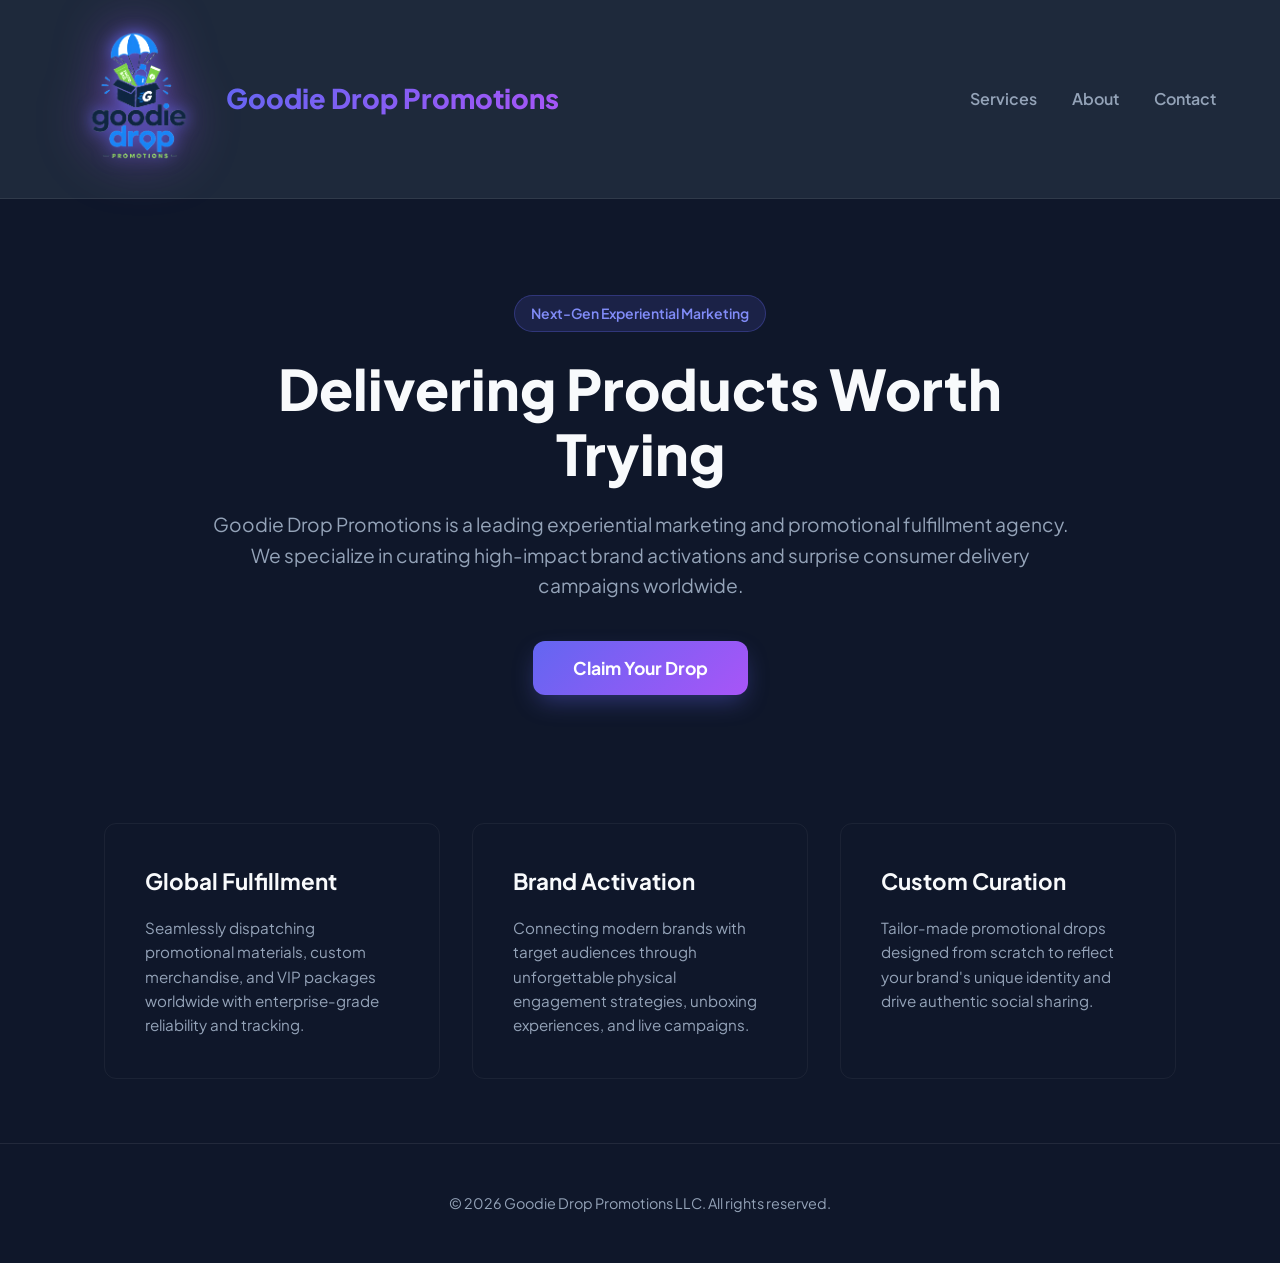
==== index.html @ d6d55759 "Update index.html" ====
<!DOCTYPE html>
<html lang="en">
<head>
  <meta charset="UTF-8" />
  <meta name="viewport" content="width=device-width, initial-scale=1.0" />
  
  <meta name="google-site-verification" content="google5962b97441a68f1b.html" />
  
  <title>Goodie Drop Promotions | Experiential Marketing & Fulfillment</title>
  <link rel="preconnect" href="https://fonts.googleapis.com">
  <link rel="preconnect" href="https://fonts.gstatic.com" crossorigin>
  <link href="https://fonts.googleapis.com/css2?family=Plus+Jakarta+Sans:wght@400;600;700;800&display=swap" rel="stylesheet">
  <style>
    :root {
      --primary: #6366f1;
      --primary-hover: #4f46e5;
      --bg-dark: #0f172a; /* Main body dark background */
      --bg-header: #1e293b; /* Lighter shade for header */
      --text-main: #f8fafc;
      --text-muted: #94a3b8;
      --accent: #f43f5e;
      --radius: 12px;
    }

    * {
      box-sizing: border-box;
      margin: 0;
      padding: 0;
      font-family: 'Plus Jakarta Sans', sans-serif;
    }

    body {
      background-color: var(--bg-dark);
      color: var(--text-main);
      line-height: 1.6;
    }

    header {
      display: flex;
      justify-content: space-between;
      align-items: center;
      padding: 1.5rem 5%;
      border-bottom: 1px solid rgba(255,255,255,0.08);
      position: sticky;
      top: 0;
      background: var(--bg-header);
      backdrop-filter: blur(10px);
      z-index: 100;
    }

    .logo {
  height: 150px;
  width: auto;
  filter: brightness(1.1) 
          drop-shadow(0 0 8px rgba(99, 102, 241, 0.9)) 
          drop-shadow(0 0 25px rgba(168, 85, 247, 0.6));
}
    
    .logo-container {
  display: flex;
  align-items: center;
  gap: 0.75rem; 
}

    .logo-text {
  font-size: 1.7rem;
  font-weight: 800;
  background: linear-gradient(135deg, var(--primary), #a855f7);
  -webkit-background-clip: text;
  -webkit-text-fill-color: transparent;
}

    nav a {
      color: var(--text-muted);
      text-decoration: none;
      margin-left: 2rem;
      font-weight: 600;
      transition: color 0.2s;
    }

    nav a:hover {
      color: var(--text-main);
    }

    .hero {
      text-align: center;
      padding: 6rem 1rem 4rem;
      max-width: 900px;
      margin: 0 auto;
    }

    .badge {
      display: inline-block;
      background: rgba(99, 102, 241, 0.15);
      color: #818cf8;
      padding: 0.4rem 1rem;
      border-radius: 20px;
      font-size: 0.875rem;
      font-weight: 600;
      margin-bottom: 1.5rem;
      border: 1px solid rgba(99, 102, 241, 0.3);
    }

    .hero h1 {
      font-size: 3.5rem;
      line-height: 1.15;
      font-weight: 800;
      margin-bottom: 1.5rem;
    }

    .hero p {
      font-size: 1.2rem;
      color: var(--text-muted);
      margin-bottom: 2.5rem;
    }

    .cta-btn {
      background: linear-gradient(135deg, var(--primary), #a855f7);
      color: #fff;
      padding: 1rem 2.5rem;
      border-radius: var(--radius);
      text-decoration: none;
      font-weight: 700;
      font-size: 1.1rem;
      border: none;
      cursor: pointer;
      box-shadow: 0 10px 25px -5px rgba(99, 102, 241, 0.4);
      transition: transform 0.2s, box-shadow 0.2s;
    }

    .cta-btn:hover {
      transform: translateY(-2px);
      box-shadow: 0 15px 30px -5px rgba(99, 102, 241, 0.6);
    }

    .services {
      display: grid;
      grid-template-columns: repeat(auto-fit, minmax(280px, 1fr));
      gap: 2rem;
      padding: 4rem 5%;
      max-width: 1200px;
      margin: 0 auto;
    }

    .card {
      background: var(--bg-card);
      padding: 2.5rem;
      border-radius: var(--radius);
      border: 1px solid rgba(255,255,255,0.05);
      transition: border-color 0.2s, transform 0.2s;
    }

    .card:hover {
      border-color: rgba(99, 102, 241, 0.4);
      transform: translateY(-4px);
    }

    .card h3 {
      font-size: 1.4rem;
      margin-bottom: 1rem;
    }

    .card p {
      color: var(--text-muted);
      font-size: 0.95rem;
    }

    footer {
      text-align: center;
      padding: 3rem 1rem;
      color: var(--text-muted);
      border-top: 1px solid rgba(255,255,255,0.08);
      font-size: 0.9rem;
    }
  </style>
</head>
<body>

  <header>
  <div class="logo-container">
    <img src="IMG_0367.PNG" alt="Goodie Drop Promotions" class="logo">
    <span class="logo-text">Goodie Drop Promotions</span>
  </div>
  <nav>
    <a href="#services">Services</a>
    <a href="#about">About</a>
    <a href="#contact">Contact</a>
   </nav>
  </header>

  <main>
    <section class="hero">
      <span class="badge">Next-Gen Experiential Marketing</span>
      <h1>Delivering Products Worth Trying</h1>
      <p>Goodie Drop Promotions is a leading experiential marketing and promotional fulfillment agency. We specialize in curating high-impact brand activations and surprise consumer delivery campaigns worldwide.</p>
      <button class="cta-btn" onclick="alert('DNS Server Failure. This Website Is Currently Unavailable.')">Claim Your Drop</button>
    </section>

    <section class="services" id="services">
      <div class="card">
        <h3>Global Fulfillment</h3>
        <p>Seamlessly dispatching promotional materials, custom merchandise, and VIP packages worldwide with enterprise-grade reliability and tracking.</p>
      </div>
      <div class="card">
        <h3>Brand Activation</h3>
        <p>Connecting modern brands with target audiences through unforgettable physical engagement strategies, unboxing experiences, and live campaigns.</p>
      </div>
      <div class="card">
        <h3>Custom Curation</h3>
        <p>Tailor-made promotional drops designed from scratch to reflect your brand's unique identity and drive authentic social sharing.</p>
      </div>
    </section>
  </main>

  <footer>
    <p>&copy; 2026 Goodie Drop Promotions LLC. All rights reserved.</p>
  </footer>

</body>
</html>
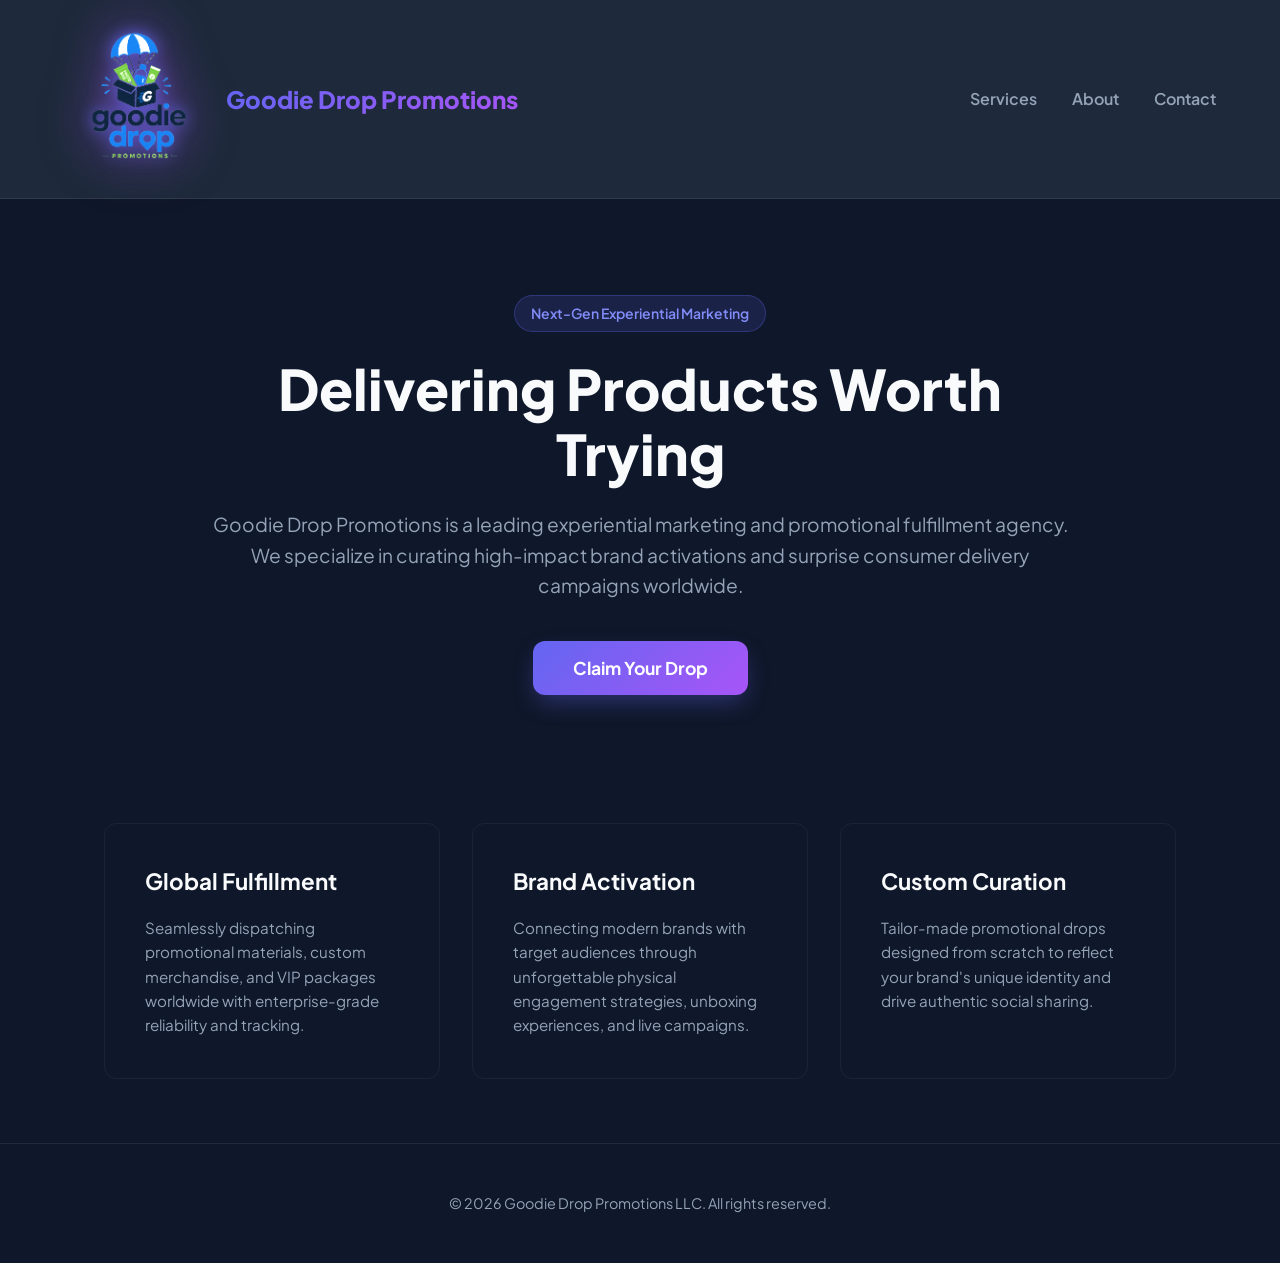
==== commit 060af01a: "Update index.html" ====
--- a/index.html
+++ b/index.html
@@ -63,7 +63,7 @@
 }
 
     .logo-text {
-  font-size: 1.7rem;
+  font-size: 1.5rem;
   font-weight: 800;
   background: linear-gradient(135deg, var(--primary), #a855f7);
   -webkit-background-clip: text;
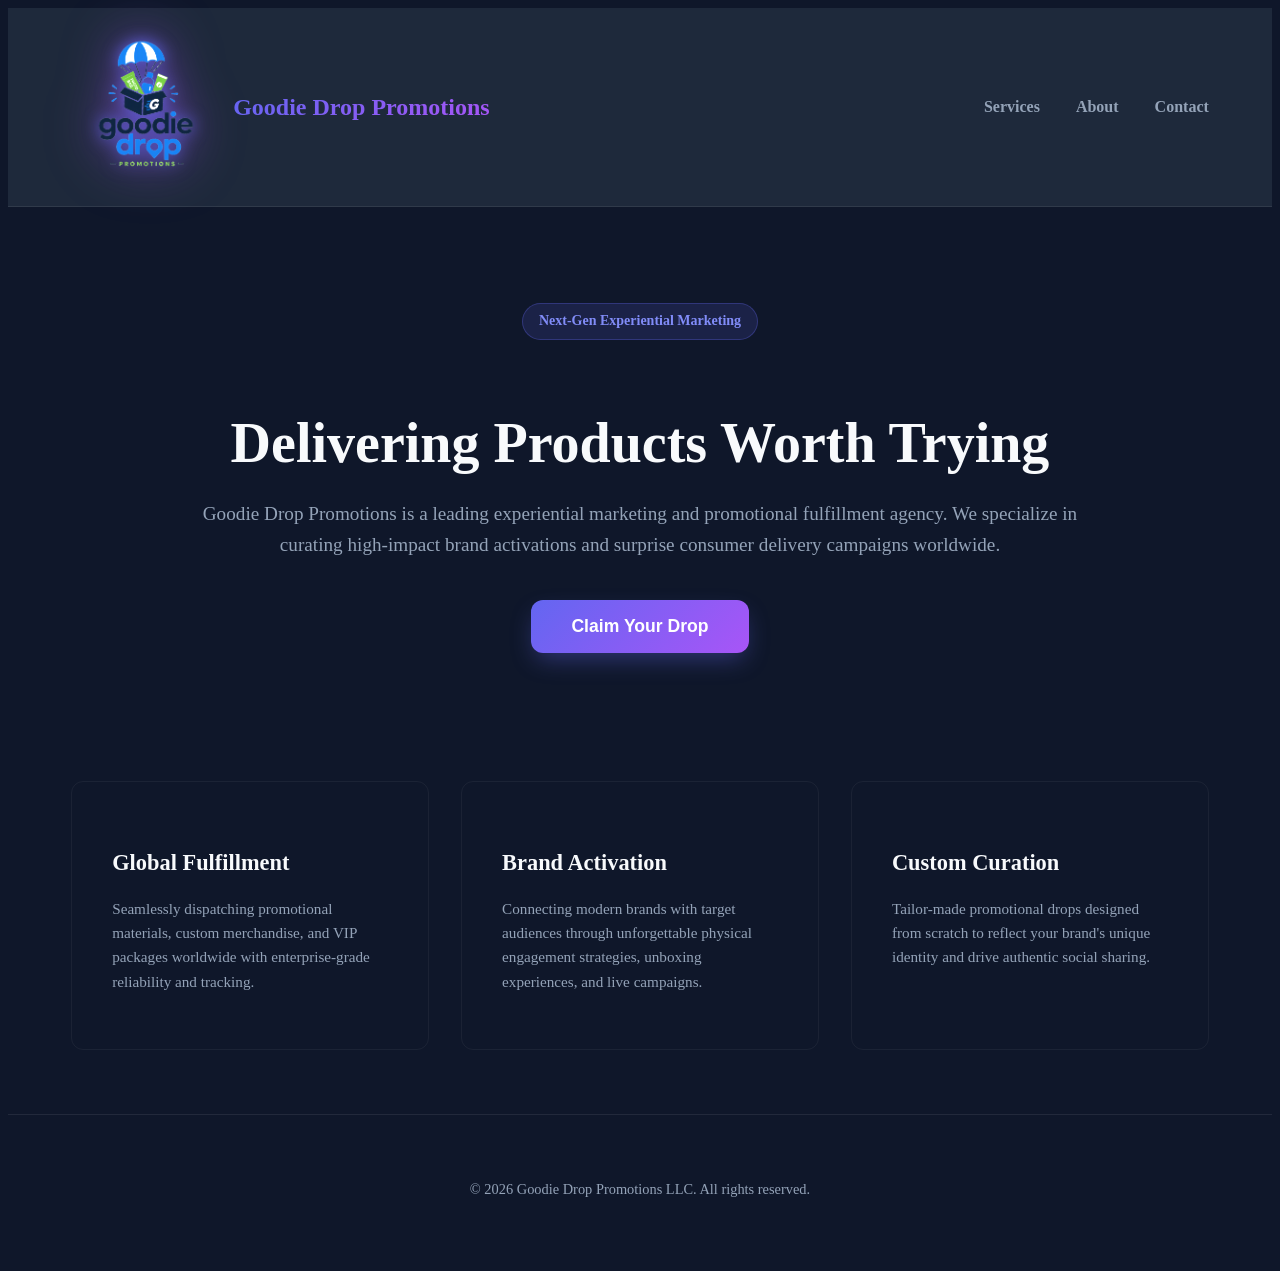
==== commit 7e58e4cb: "Update index.html" ====
--- a/index.html
+++ b/index.html
@@ -22,7 +22,7 @@
       --radius: 12px;
     }
 
-    * {
+     {
       box-sizing: border-box;
       margin: 0;
       padding: 0;
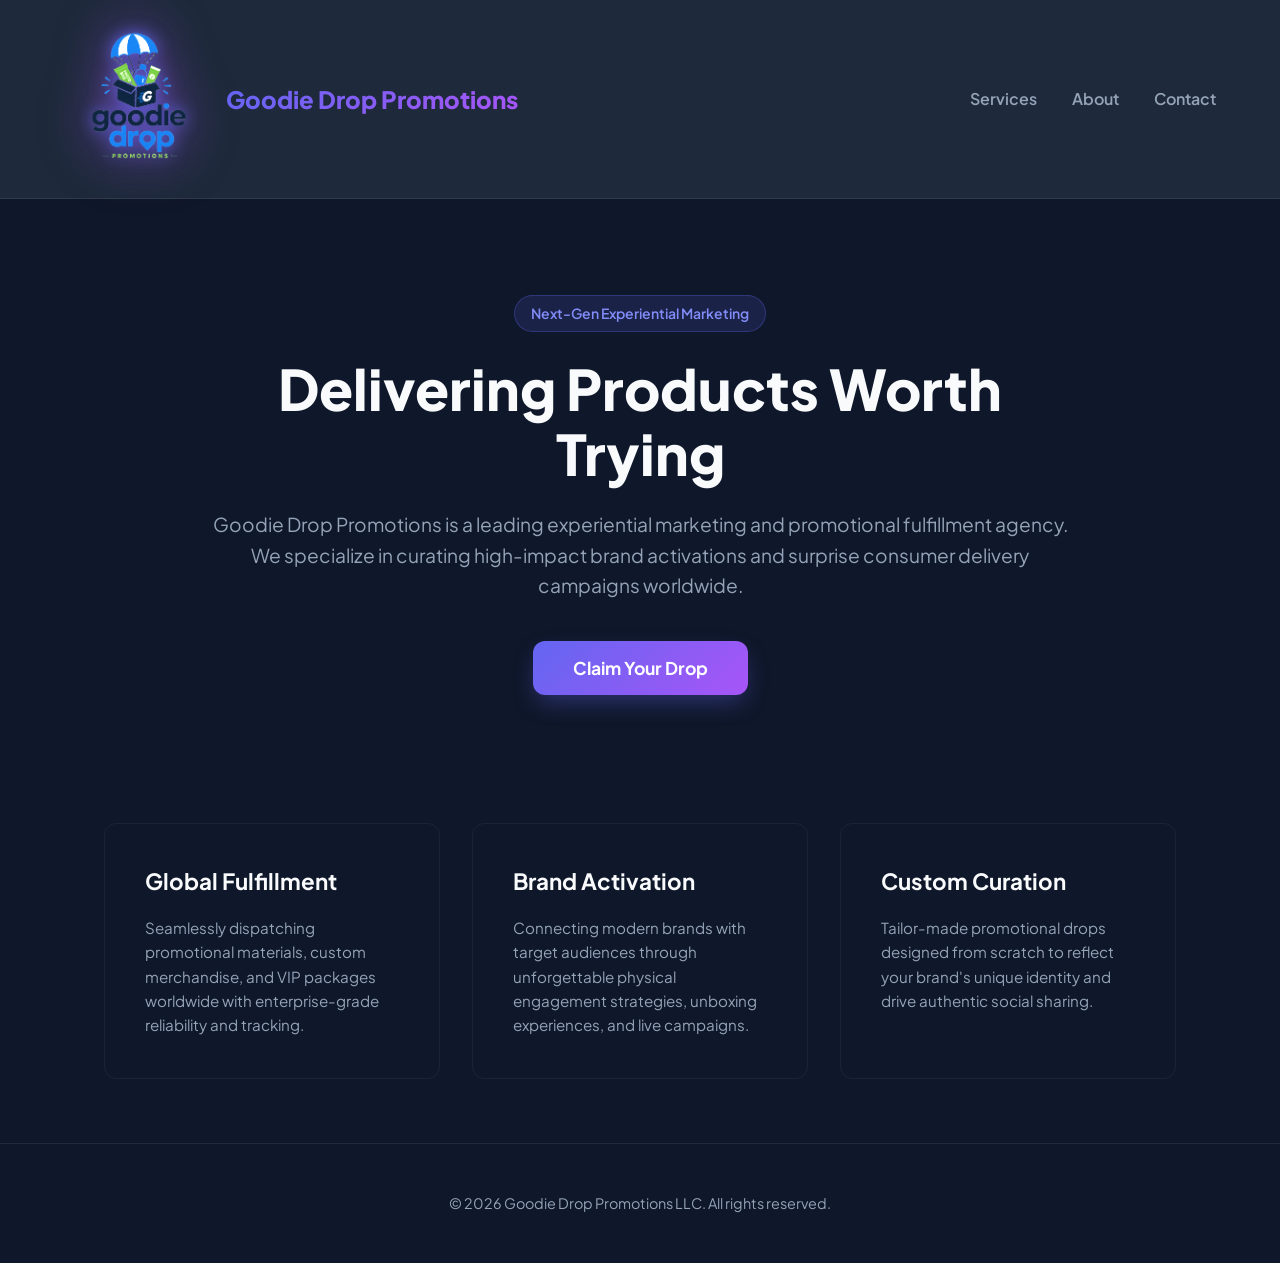
==== commit f2daeba2: "Update index.html" ====
--- a/index.html
+++ b/index.html
@@ -22,7 +22,7 @@
       --radius: 12px;
     }
 
-     {
+    * {
       box-sizing: border-box;
       margin: 0;
       padding: 0;
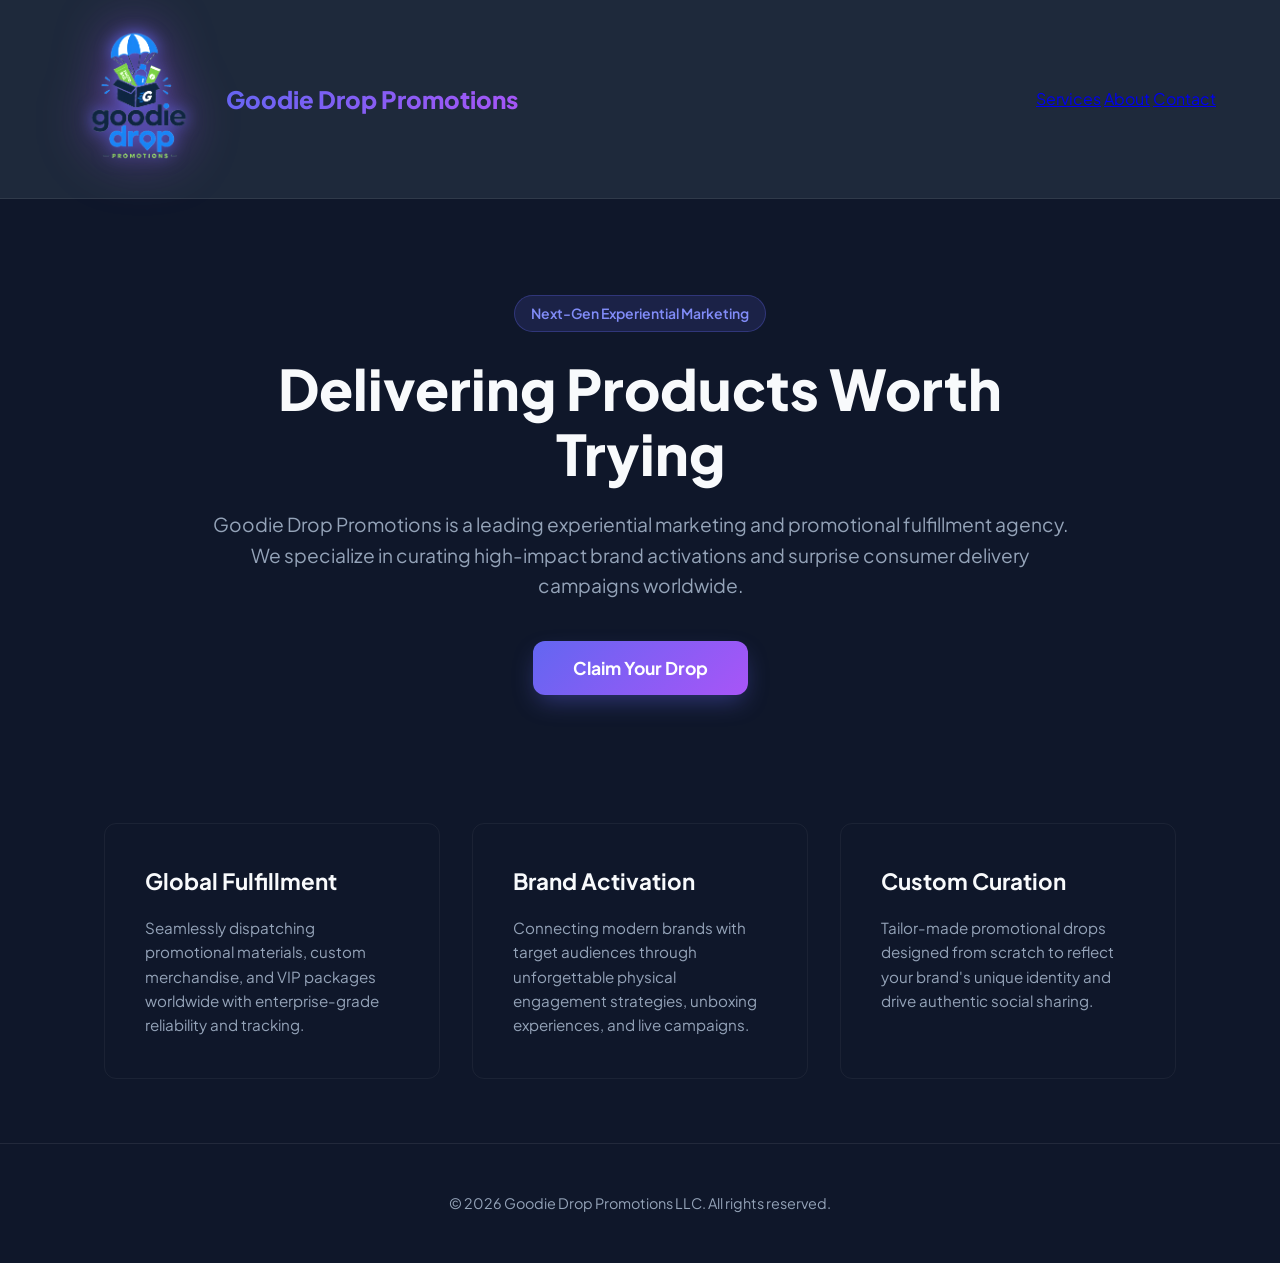
==== commit b9b0d42b: "Update index.html" ====
--- a/index.html
+++ b/index.html
@@ -71,16 +71,13 @@
 }
 
     nav a {
-      color: var(--text-muted);
-      text-decoration: none;
-      margin-left: 2rem;
-      font-weight: 600;
-      transition: color 0.2s;
-    }
-
-    nav a:hover {
-      color: var(--text-main);
-    }
+  transition: color 0.2s ease, transform 0.2s ease;
+}
+
+nav a:hover {
+  color: var(--primary);
+  transform: translateY(-1px);
+}
 
     .hero {
       text-align: center;
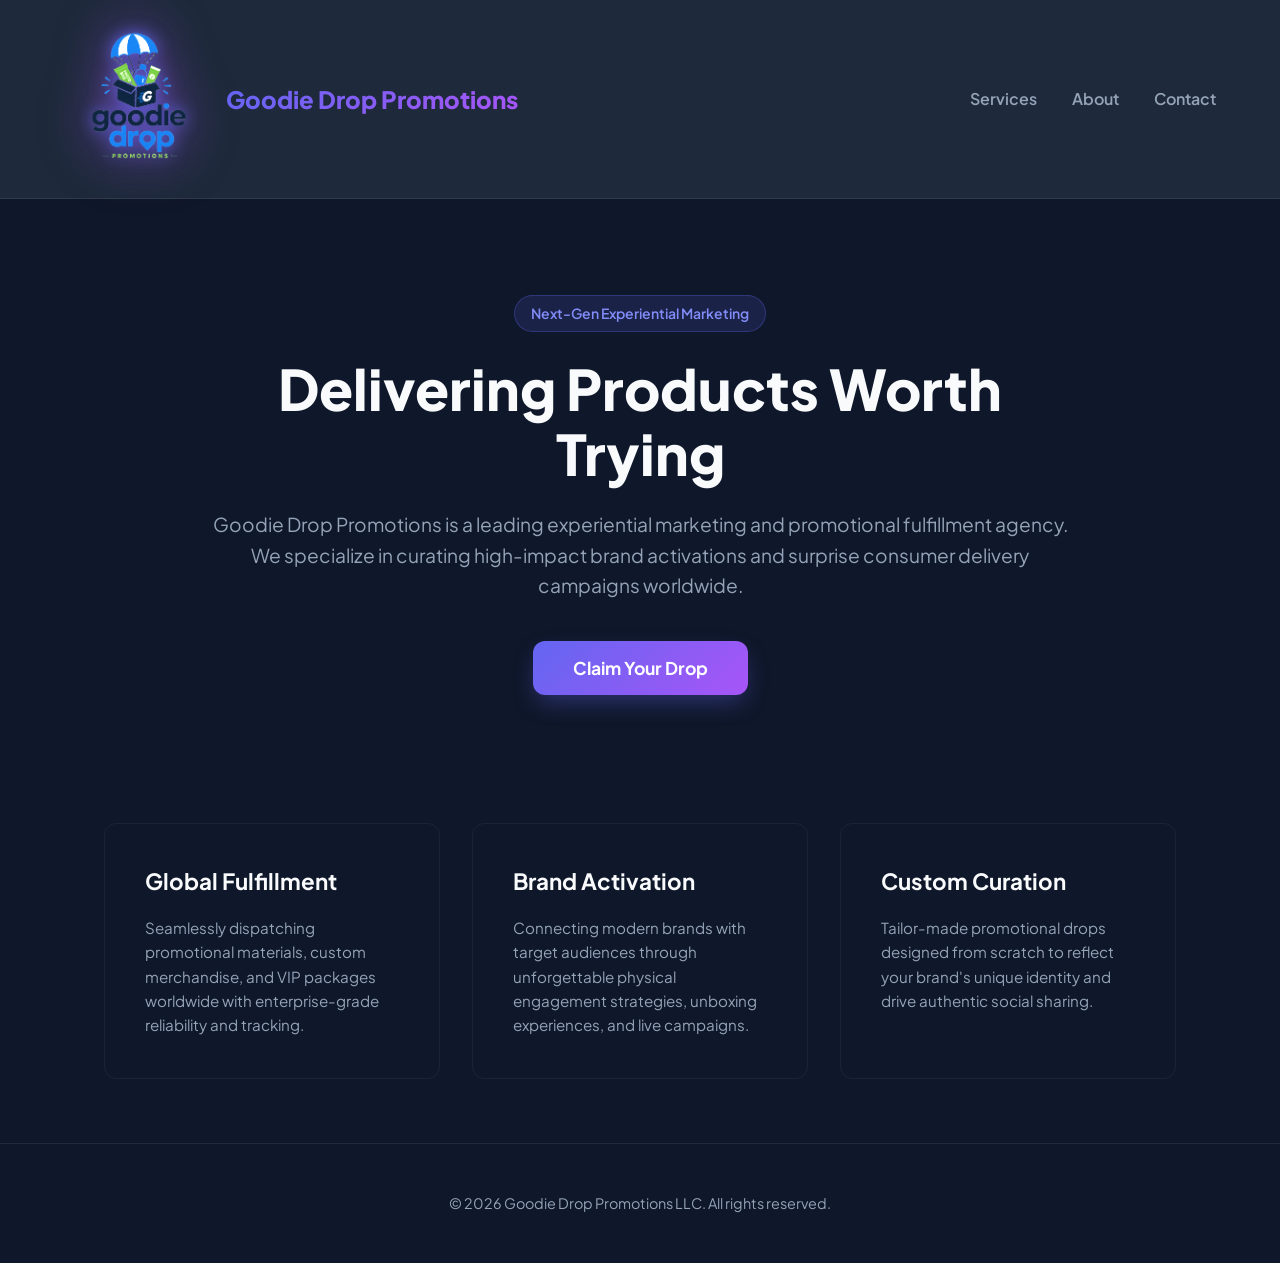
==== commit 50c1dd93: "Update index.html" ====
--- a/index.html
+++ b/index.html
@@ -71,13 +71,16 @@
 }
 
     nav a {
-  transition: color 0.2s ease, transform 0.2s ease;
-}
+      color: var(--text-muted);
+      text-decoration: none;
+      margin-left: 2rem;
+      font-weight: 600;
+      transition: color 0.2s;
+    }
 
 nav a:hover {
-  color: var(--primary);
-  transform: translateY(-1px);
-}
+      color: var(--text-main);
+    }
 
     .hero {
       text-align: center;
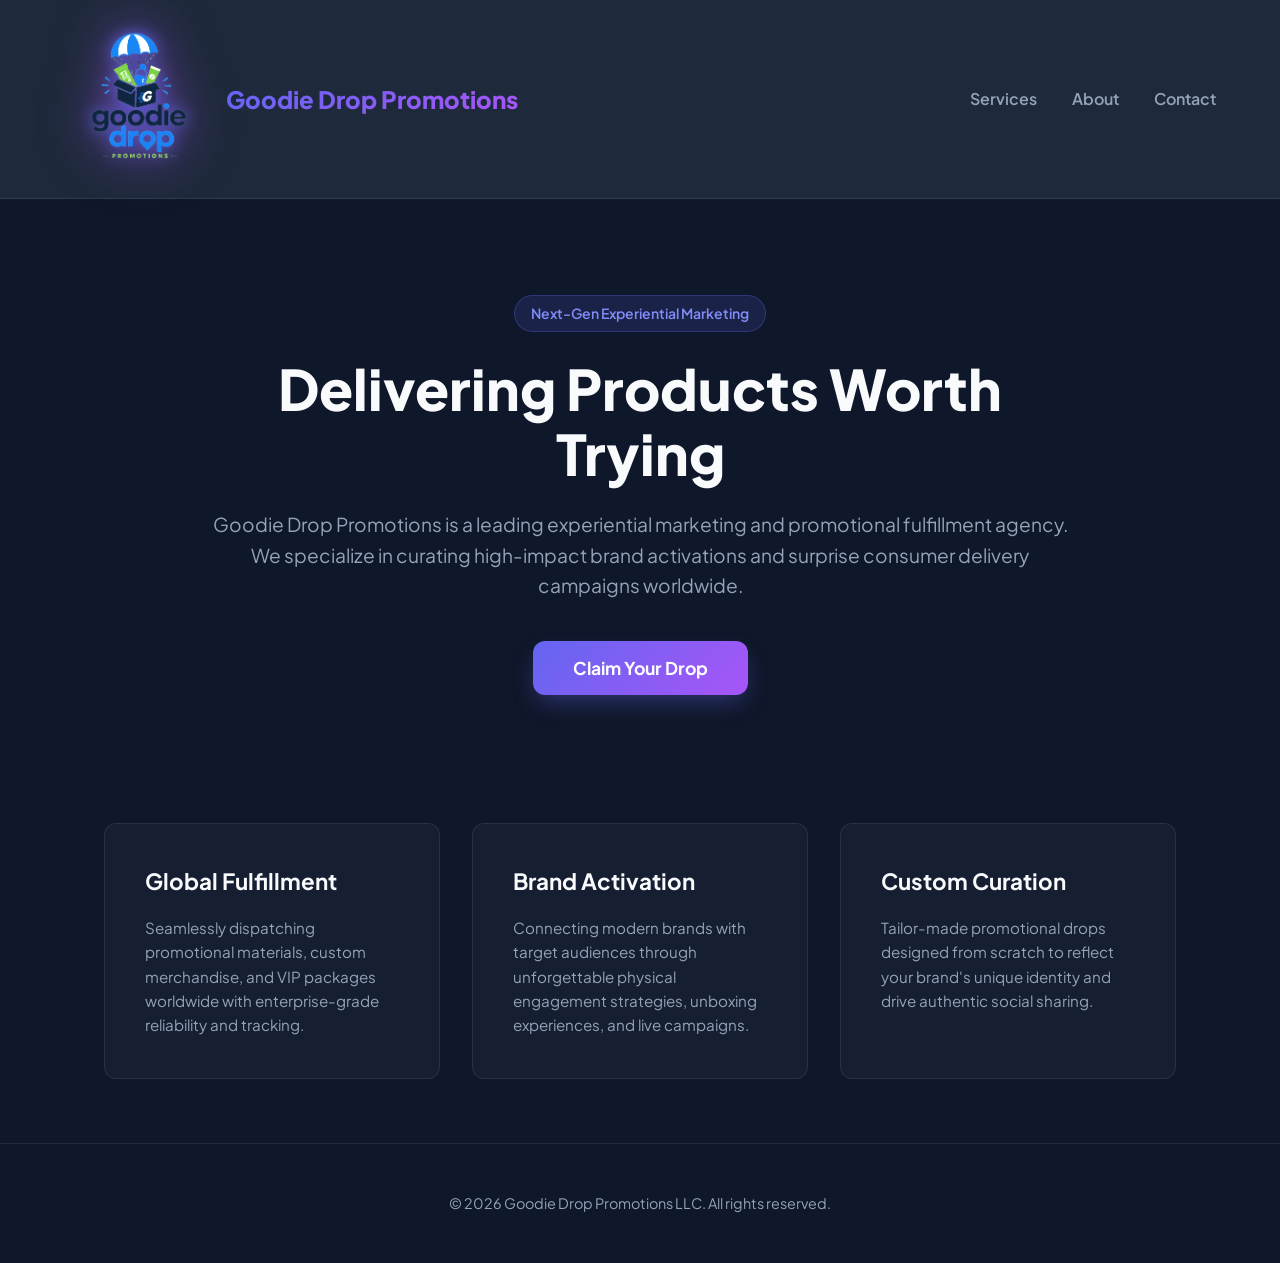
==== commit 8aa4a3f6: "Update index.html" ====
--- a/index.html
+++ b/index.html
@@ -7,6 +7,7 @@
   <meta name="google-site-verification" content="google5962b97441a68f1b.html" />
   
   <title>Goodie Drop Promotions | Experiential Marketing & Fulfillment</title>
+  <link rel="icon" type="image/png" href="IMG_0367.PNG" />
   <link rel="preconnect" href="https://fonts.googleapis.com">
   <link rel="preconnect" href="https://fonts.gstatic.com" crossorigin>
   <link href="https://fonts.googleapis.com/css2?family=Plus+Jakarta+Sans:wght@400;600;700;800&display=swap" rel="stylesheet">
@@ -143,17 +144,19 @@
     }
 
     .card {
-      background: var(--bg-card);
-      padding: 2.5rem;
-      border-radius: var(--radius);
-      border: 1px solid rgba(255,255,255,0.05);
-      transition: border-color 0.2s, transform 0.2s;
-    }
-
-    .card:hover {
-      border-color: rgba(99, 102, 241, 0.4);
-      transform: translateY(-4px);
-    }
+  background: rgba(30, 41, 59, 0.5); /* Semi-transparent background */
+  backdrop-filter: blur(8px);
+  padding: 2.5rem;
+  border-radius: var(--radius);
+  border: 1px solid rgba(255, 255, 255, 0.08);
+  transition: border-color 0.2s, transform 0.2s, box-shadow 0.2s;
+}
+
+.card:hover {
+  border-color: rgba(99, 102, 241, 0.5);
+  transform: translateY(-4px);
+  box-shadow: 0 12px 24px -10px rgba(99, 102, 241, 0.3);
+}
 
     .card h3 {
       font-size: 1.4rem;
